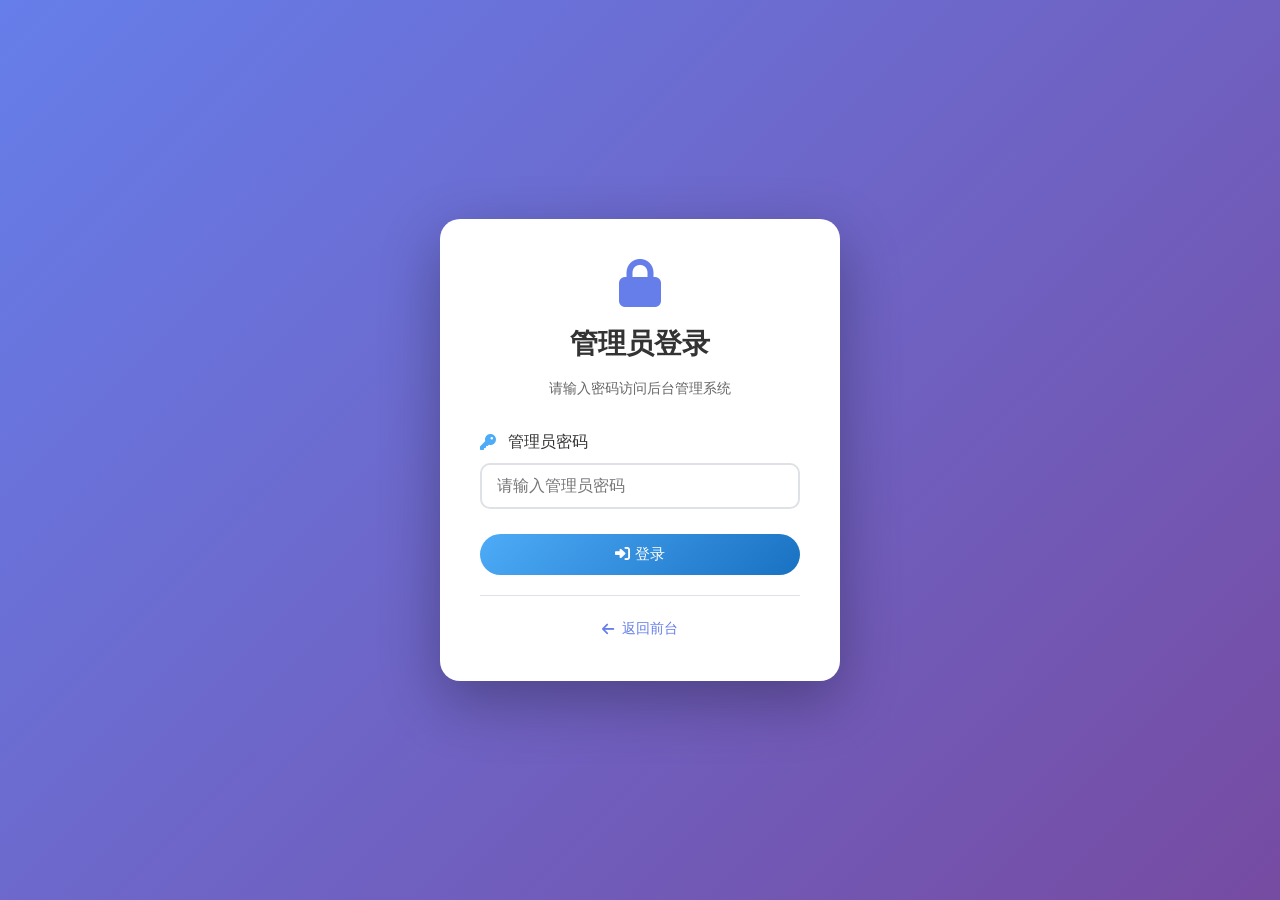
==== admin.html @ 37be4d28 "Add files via upload" ====
<!DOCTYPE html>
<html lang="zh-CN">
<head>
    <meta charset="UTF-8">
    <meta name="viewport" content="width=device-width, initial-scale=1.0">
    <meta name="description" content="真诚交友会员系统后台管理 - 管理员专用">
    
    <!-- 微信分享优化 -->
    <meta property="og:title" content="后台管理 - 真诚交友会员系统">
    <meta property="og:description" content="管理员专用后台，用于管理会员信息和系统设置。">
    <meta property="og:image" content="https://images.unsplash.com/photo-1551288049-bebda4e38f71?w=1200&h=630&fit=crop">
    <meta property="og:url" content="https://your-site.edgeone-pages.com/admin.html">
    <meta property="og:type" content="website">
    <meta property="og:site_name" content="亦可交友平台">
    
    <title>后台管理 - 真诚交友会员系统</title>
    <link rel="stylesheet" href="styles.css">
    <link rel="stylesheet" href="admin.css">
    <link rel="stylesheet" href="admin_login.css">
    <link rel="stylesheet" href="https://cdnjs.cloudflare.com/ajax/libs/font-awesome/6.4.0/css/all.min.css">
</head>
<body>
    <!-- 登录页面 -->
    <div class="login-container" id="loginContainer">
        <div class="login-box">
            <div class="login-header">
                <i class="fas fa-lock"></i>
                <h2>管理员登录</h2>
                <p>请输入密码访问后台管理系统</p>
            </div>
            <div class="login-form">
                <div class="form-group">
                    <label for="adminPassword">
                        <i class="fas fa-key"></i> 管理员密码
                    </label>
                    <input type="password" id="adminPassword" placeholder="请输入管理员密码" class="form-control">
                </div>
                <button class="btn btn-primary btn-block" id="loginBtn">
                    <i class="fas fa-sign-in-alt"></i> 登录
                </button>
                <div class="login-footer">
                    <a href="index.html" class="back-link">
                        <i class="fas fa-arrow-left"></i> 返回前台
                    </a>
                </div>
            </div>
        </div>
    </div>

    <!-- 后台管理内容（默认隐藏） -->
    <div class="admin-container" id="adminContainer" style="display: none;">
        <!-- 后台管理头部 -->
        <header class="admin-header">
            <div class="admin-logo">
                <i class="fas fa-cogs"></i>
                <h1>后台管理系统</h1>
                <span class="admin-subtitle">真诚交友会员管理</span>
            </div>
            <div class="admin-nav">
                <a href="index.html" class="nav-link">
                    <i class="fas fa-home"></i> 返回首页
                </a>
                <button class="nav-link" id="addMemberBtn">
                    <i class="fas fa-user-plus"></i> 添加会员
                </button>
            </div>
        </header>

        <!-- 管理内容 -->
        <main class="admin-main">
            <div class="admin-sidebar">
                <div class="sidebar-menu">
                    <button class="menu-item active" data-section="members">
                        <i class="fas fa-users"></i> 会员管理
                    </button>
                    <button class="menu-item" data-section="statistics">
                        <i class="fas fa-chart-bar"></i> 数据统计
                    </button>
                    <button class="menu-item" data-section="settings">
                        <i class="fas fa-cog"></i> 系统设置
                    </button>
                </div>
                
                <div class="stats-summary">
                    <div class="stat-item">
                        <div class="stat-value" id="totalMembers">0</div>
                        <div class="stat-label">总会员数</div>
                    </div>
                    <div class="stat-item">
                        <div class="stat-value" id="maleMembers">0</div>
                        <div class="stat-label">男生</div>
                    </div>
                    <div class="stat-item">
                        <div class="stat-value" id="femaleMembers">0</div>
                        <div class="stat-label">女生</div>
                    </div>
                </div>
            </div>

            <div class="admin-content">
                <!-- 会员管理部分 -->
                <section class="content-section active" id="membersSection">
                    <div class="section-header">
                        <h2><i class="fas fa-users"></i> 会员列表</h2>
                        <div class="section-actions">
                            <div class="search-box">
                                <input type="text" id="searchInput" placeholder="搜索会员姓名...">
                                <i class="fas fa-search"></i>
                            </div>
                            <button class="btn btn-primary" id="filterBtn">
                                <i class="fas fa-filter"></i> 筛选
                            </button>
                        </div>
                    </div>
                    
                    <div class="members-table-container">
                        <table class="members-table" id="membersTable">
                            <thead>
                                <tr>
                                    <th>ID</th>
                                    <th>姓名</th>
                                    <th>性别</th>
                                    <th>年龄</th>
                                    <th>职业</th>
                                    <th>现居地</th>
                                    <th>收入</th>
                                    <th>操作</th>
                                </tr>
                            </thead>
                            <tbody id="membersTableBody">
                                <!-- 会员数据将通过JavaScript动态加载 -->
                                <tr>
                                    <td colspan="8" class="loading-cell">
                                        <i class="fas fa-spinner fa-spin"></i> 正在加载会员数据...
                                    </td>
                                </tr>
                            </tbody>
                        </table>
                    </div>
                </section>

                <!-- 数据统计部分 -->
                <section class="content-section" id="statisticsSection">
                    <div class="section-header">
                        <h2><i class="fas fa-chart-bar"></i> 数据统计</h2>
                    </div>
                    
                    <div class="stats-grid">
                        <div class="stat-card">
                            <div class="stat-icon male">
                                <i class="fas fa-mars"></i>
                            </div>
                            <div class="stat-content">
                                <h3>男女比例</h3>
                                <div class="gender-chart" id="genderChart">
                                    <!-- 性别比例图表将通过JavaScript动态生成 -->
                                </div>
                            </div>
                        </div>
                        
                        <div class="stat-card">
                            <div class="stat-icon age">
                                <i class="fas fa-birthday-cake"></i>
                            </div>
                            <div class="stat-content">
                                <h3>年龄分布</h3>
                                <div class="age-distribution" id="ageDistribution">
                                    <!-- 年龄分布将通过JavaScript动态生成 -->
                                </div>
                            </div>
                        </div>
                        
                        <div class="stat-card">
                            <div class="stat-icon income">
                                <i class="fas fa-money-bill-wave"></i>
                            </div>
                            <div class="stat-content">
                                <h3>收入分布</h3>
                                <div class="income-stats" id="incomeStats">
                                    <!-- 收入统计将通过JavaScript动态生成 -->
                                </div>
                            </div>
                        </div>
                        
                        <div class="stat-card">
                            <div class="stat-icon location">
                                <i class="fas fa-map-marker-alt"></i>
                            </div>
                            <div class="stat-content">
                                <h3>地区分布</h3>
                                <div class="location-stats" id="locationStats">
                                    <!-- 地区统计将通过JavaScript动态生成 -->
                                </div>
                            </div>
                        </div>
                    </div>
                </section>

                <!-- 系统设置部分 -->
                <section class="content-section" id="settingsSection">
                    <div class="section-header">
                        <h2><i class="fas fa-cog"></i> 系统设置</h2>
                    </div>
                    
                    <div class="settings-form">
                        <div class="form-group">
                            <label for="siteTitle">
                                <i class="fas fa-heading"></i> 网站标题
                            </label>
                            <input type="text" id="siteTitle" value="真诚交友会员展示系统" class="form-control">
                        </div>
                        
                        <div class="form-group">
                            <label for="welcomeMessage">
                                <i class="fas fa-comment-dots"></i> 欢迎信息
                            </label>
                            <textarea id="welcomeMessage" class="form-control" rows="3">
本资料仅用于真诚交友，不涉及隐私与敏感内容。
遇到喜欢的人会帮忙牵线搭桥，脱单记得来报喜～
⚠️ 未见面前，切勿发生任何金钱往来！
                            </textarea>
                        </div>
                        
                        <div class="form-group">
                            <label for="contactInfo">
                                <i class="fas fa-phone-alt"></i> 联系方式
                            </label>
                            <input type="text" id="contactInfo" placeholder="请输入您的联系方式" class="form-control">
                        </div>
                        
                        <div class="form-group">
                            <label for="uploadLimit">
                                <i class="fas fa-upload"></i> 图片上传限制
                            </label>
                            <div class="input-with-unit">
                                <input type="number" id="uploadLimit" value="5" min="1" max="20" class="form-control">
                                <span class="unit">MB</span>
                            </div>
                        </div>
                        
                        <div class="form-actions">
                            <button class="btn btn-primary" id="saveSettings">
                                <i class="fas fa-save"></i> 保存设置
                            </button>
                            <button class="btn btn-secondary" id="resetSettings">
                                <i class="fas fa-redo"></i> 恢复默认
                            </button>
                        </div>
                    </div>
                </section>
            </div>
        </main>
    </div>

    <!-- 添加/编辑会员模态框 -->
    <div class="modal-overlay" id="editMemberModal">
        <div class="modal-content edit-modal">
            <button class="modal-close" id="closeEditModal">
                <i class="fas fa-times"></i>
            </button>
            <div class="modal-header">
                <h3><i class="fas fa-user-edit"></i> <span id="modalTitle">添加新会员</span></h3>
            </div>
            <div class="modal-body">
                <form id="memberForm">
                    <div class="form-row">
                        <div class="form-group half">
                            <label for="memberName">
                                <i class="fas fa-user"></i> 姓名 *
                            </label>
                            <input type="text" id="memberName" required class="form-control">
                        </div>
                        <div class="form-group half">
                            <label for="memberGender">
                                <i class="fas fa-venus-mars"></i> 性别 *
                            </label>
                            <select id="memberGender" required class="form-control">
                                <option value="male">男生</option>
                                <option value="female">女生</option>
                            </select>
                        </div>
                    </div>
                    
                    <div class="form-row">
                        <div class="form-group half">
                            <label for="memberAge">
                                <i class="fas fa-birthday-cake"></i> 年龄 *
                            </label>
                            <input type="number" id="memberAge" min="18" max="60" required class="form-control">
                        </div>
                        <div class="form-group half">
                            <label for="memberEthnicity">
                                <i class="fas fa-users"></i> 民族 *
                            </label>
                            <input type="text" id="memberEthnicity" value="汉族" required class="form-control">
                        </div>
                    </div>
                    
                    <div class="form-row">
                        <div class="form-group half">
                            <label for="memberBirthDate">
                                <i class="fas fa-calendar"></i> 出生年月 *
                            </label>
                            <input type="date" id="memberBirthDate" required class="form-control">
                        </div>
                        <div class="form-group half">
                            <label for="memberConstellation">
                                <i class="fas fa-star"></i> 星座 *
                            </label>
                            <select id="memberConstellation" required class="form-control">
                                <option value="白羊座">白羊座</option>
                                <option value="金牛座">金牛座</option>
                                <option value="双子座">双子座</option>
                                <option value="巨蟹座">巨蟹座</option>
                                <option value="狮子座">狮子座</option>
                                <option value="处女座">处女座</option>
                                <option value="天秤座">天秤座</option>
                                <option value="天蝎座">天蝎座</option>
                                <option value="射手座">射手座</option>
                                <option value="摩羯座">摩羯座</option>
                                <option value="水瓶座">水瓶座</option>
                                <option value="双鱼座">双鱼座</option>
                            </select>
                        </div>
                    </div>
                    
                    <div class="form-row">
                        <div class="form-group half">
                            <label for="memberHeight">
                                <i class="fas fa-ruler-vertical"></i> 身高 (cm) *
                            </label>
                            <input type="number" id="memberHeight" min="140" max="210" required class="form-control">
                        </div>
                        <div class="form-group half">
                            <label for="memberWeight">
                                <i class="fas fa-weight"></i> 体重 (kg) *
                            </label>
                            <input type="number" id="memberWeight" min="35" max="150" step="0.1" required class="form-control">
                        </div>
                    </div>
                    
                    <div class="form-row">
                        <div class="form-group half">
                            <label for="memberHometown">
                                <i class="fas fa-home"></i> 籍贯 *
                            </label>
                            <input type="text" id="memberHometown" required class="form-control">
                        </div>
                        <div class="form-group half">
                            <label for="memberCurrentResidence">
                                <i class="fas fa-map-marker-alt"></i> 现居地 *
                            </label>
                            <input type="text" id="memberCurrentResidence" required class="form-control">
                        </div>
                    </div>
                    
                    <div class="form-row">
                        <div class="form-group half">
                            <label for="memberEducation">
                                <i class="fas fa-graduation-cap"></i> 学历 *
                            </label>
                            <select id="memberEducation" required class="form-control">
                                <option value="高中">高中</option>
                                <option value="大专">大专</option>
                                <option value="本科">本科</option>
                                <option value="硕士">硕士</option>
                                <option value="博士">博士</option>
                            </select>
                        </div>
                        <div class="form-group half">
                            <label for="memberOccupation">
                                <i class="fas fa-briefcase"></i> 职业 *
                            </label>
                            <input type="text" id="memberOccupation" required class="form-control">
                        </div>
                    </div>
                    
                    <div class="form-row">
                        <div class="form-group half">
                            <label for="memberMonthlyIncome">
                                <i class="fas fa-money-bill-wave"></i> 月收入 (元) *
                            </label>
                            <input type="number" id="memberMonthlyIncome" min="0" required class="form-control">
                        </div>
                        <div class="form-group half">
                            <label for="memberAcceptLongDistance">
                                <i class="fas fa-plane"></i> 接受异地恋 *
                            </label>
                            <select id="memberAcceptLongDistance" required class="form-control">
                                <option value="接受">接受</option>
                                <option value="不接受">不接受</option>
                                <option value="视情况而定">视情况而定</option>
                            </select>
                        </div>
                    </div>
                    
                    <div class="form-group">
                        <label for="memberSelfIntroduction">
                            <i class="fas fa-comment-dots"></i> 自我介绍 *
                        </label>
                        <textarea id="memberSelfIntroduction" required class="form-control" rows="3" placeholder="请简要介绍自己..."></textarea>
                    </div>
                    
                    <div class="form-group">
                        <label for="memberPreferredType">
                            <i class="fas fa-heart"></i> 喜欢类型 *
                        </label>
                        <textarea id="memberPreferredType" required class="form-control" rows="2" placeholder="请描述你喜欢的类型..."></textarea>
                    </div>
                    
                    <div class="form-group">
                        <label for="memberAvatar">
                            <i class="fas fa-image"></i> 头像链接 *
                        </label>
                        <input type="url" id="memberAvatar" required class="form-control" placeholder="https://example.com/avatar.jpg">
                        <small class="form-text">请提供一个可公开访问的图片链接</small>
                    </div>
                    
                    <div class="form-actions">
                        <button type="button" class="btn btn-secondary" id="cancelEdit">
                            取消
                        </button>
                        <button type="submit" class="btn btn-primary" id="saveMember">
                            <i class="fas fa-save"></i> 保存会员
                        </button>
                    </div>
                </form>
            </div>
        </div>
    </div>

    <!-- 登录成功动画 -->
    <div class="login-success" id="loginSuccess">
        <div class="success-box">
            <i class="fas fa-check-circle"></i>
            <h3>登录成功！</h3>
            <p>正在进入后台管理系统...</p>
        </div>
    </div>

    <script src="data.js"></script>
    <script src="admin.js"></script>
    <script src="admin_login.js"></script>
</body>
</html>
---- styles.css ----
/* 基础样式重置 */
* {
    margin: 0;
    padding: 0;
    box-sizing: border-box;
}

body {
    font-family: 'Noto Sans SC', sans-serif;
    background: linear-gradient(135deg, #f5f7fa 0%, #c3cfe2 100%);
    color: #333;
    line-height: 1.6;
    min-height: 100vh;
}

.container {
    max-width: 1200px;
    margin: 0 auto;
    padding: 0 20px;
}

/* 头部样式 */
.header {
    background: linear-gradient(135deg, #ff6b6b 0%, #ee5a52 100%);
    color: white;
    padding: 20px 0;
    border-radius: 0 0 20px 20px;
    box-shadow: 0 4px 20px rgba(0, 0, 0, 0.1);
    margin-bottom: 30px;
    display: flex;
    justify-content: space-between;
    align-items: center;
    flex-wrap: wrap;
}

.logo {
    display: flex;
    align-items: center;
    gap: 15px;
}

.logo i {
    font-size: 2.5rem;
    color: #ffd700;
}

.logo h1 {
    font-size: 1.8rem;
    font-weight: 700;
    margin: 0;
}

.subtitle {
    font-size: 0.9rem;
    opacity: 0.9;
    background: rgba(255, 255, 255, 0.2);
    padding: 4px 10px;
    border-radius: 20px;
}

.nav-tabs {
    display: flex;
    gap: 10px;
    margin: 15px 0;
}

.tab-btn {
    background: rgba(255, 255, 255, 0.2);
    border: none;
    color: white;
    padding: 10px 20px;
    border-radius: 30px;
    cursor: pointer;
    font-size: 1rem;
    font-weight: 500;
    transition: all 0.3s ease;
    display: flex;
    align-items: center;
    gap: 8px;
}

.tab-btn:hover {
    background: rgba(255, 255, 255, 0.3);
    transform: translateY(-2px);
}

.tab-btn.active {
    background: white;
    color: #ff6b6b;
    box-shadow: 0 4px 15px rgba(0, 0, 0, 0.2);
}

.header-actions {
    display: flex;
    gap: 10px;
}

.admin-btn {
    background: white;
    color: #ff6b6b;
    padding: 10px 20px;
    border-radius: 30px;
    text-decoration: none;
    font-weight: 500;
    display: flex;
    align-items: center;
    gap: 8px;
    transition: all 0.3s ease;
}

.admin-btn:hover {
    background: #f8f9fa;
    transform: translateY(-2px);
    box-shadow: 0 4px 15px rgba(0, 0, 0, 0.1);
}

/* 温馨提示横幅 */
.banner {
    background: linear-gradient(135deg, #4facfe 0%, #00f2fe 100%);
    color: white;
    padding: 20px;
    border-radius: 15px;
    margin-bottom: 30px;
    box-shadow: 0 4px 15px rgba(0, 0, 0, 0.1);
}

.banner-content {
    display: flex;
    align-items: flex-start;
    gap: 15px;
}

.banner-content i {
    font-size: 1.5rem;
    margin-top: 3px;
}

.banner-text p {
    margin-bottom: 8px;
}

.warning {
    background: rgba(255, 255, 255, 0.2);
    padding: 10px 15px;
    border-radius: 10px;
    border-left: 4px solid #ffd700;
}

/* 会员卡片网格 */
.main-content {
    padding-bottom: 50px;
}

.cards-grid {
    display: grid;
    grid-template-columns: repeat(auto-fill, minmax(300px, 1fr));
    gap: 25px;
    margin-top: 20px;
}

/* 会员卡片样式 */
.member-card {
    background: white;
    border-radius: 20px;
    overflow: hidden;
    box-shadow: 0 8px 30px rgba(0, 0, 0, 0.1);
    transition: all 0.3s ease;
    cursor: pointer;
    position: relative;
}

.member-card:hover {
    transform: translateY(-10px);
    box-shadow: 0 15px 40px rgba(0, 0, 0, 0.15);
}

.member-card.male {
    border-top: 5px solid #4facfe;
}

.member-card.female {
    border-top: 5px solid #ff6b9d;
}

.card-image {
    width: 100%;
    height: 250px;
    overflow: hidden;
}

.card-image img {
    width: 100%;
    height: 100%;
    object-fit: cover;
    transition: transform 0.5s ease;
}

.member-card:hover .card-image img {
    transform: scale(1.05);
}

.card-content {
    padding: 20px;
}

.card-header {
    display: flex;
    justify-content: space-between;
    align-items: center;
    margin-bottom: 15px;
}

.member-name {
    font-size: 1.4rem;
    font-weight: 700;
    color: #333;
}

.member-gender {
    font-size: 0.9rem;
    padding: 4px 12px;
    border-radius: 20px;
    font-weight: 500;
}

.male-badge {
    background: #e3f2fd;
    color: #1976d2;
}

.female-badge {
    background: #fce4ec;
    color: #c2185b;
}

.card-info {
    display: grid;
    grid-template-columns: 1fr 1fr;
    gap: 10px;
    margin-bottom: 15px;
}

.info-item {
    display: flex;
    align-items: center;
    gap: 8px;
    font-size: 0.9rem;
    color: #666;
}

.info-item i {
    color: #ff6b6b;
    width: 20px;
}

.card-footer {
    display: flex;
    justify-content: space-between;
    align-items: center;
    padding-top: 15px;
    border-top: 1px solid #eee;
}

.age-badge {
    background: #ff6b6b;
    color: white;
    padding: 4px 12px;
    border-radius: 20px;
    font-size: 0.9rem;
    font-weight: 500;
}

.view-details {
    color: #4facfe;
    font-weight: 500;
    display: flex;
    align-items: center;
    gap: 5px;
    text-decoration: none;
    transition: color 0.3s ease;
}

.view-details:hover {
    color: #1976d2;
}

/* 加载状态 */
.loading {
    grid-column: 1 / -1;
    text-align: center;
    padding: 50px;
    color: #666;
}

.loading i {
    font-size: 2rem;
    margin-bottom: 15px;
    color: #4facfe;
}

/* 页脚样式 */
.footer {
    background: #333;
    color: white;
    padding: 30px 0;
    text-align: center;
    border-radius: 20px 20px 0 0;
    margin-top: 50px;
}

.footer p {
    margin-bottom: 10px;
    opacity: 0.8;
}

.footer-links {
    display: flex;
    justify-content: center;
    gap: 30px;
    margin-top: 20px;
}

.footer-links a {
    color: white;
    text-decoration: none;
    opacity: 0.8;
    transition: opacity 0.3s ease;
    display: flex;
    align-items: center;
    gap: 8px;
}

.footer-links a:hover {
    opacity: 1;
}

/* 模态框样式 */
.modal-overlay {
    position: fixed;
    top: 0;
    left: 0;
    right: 0;
    bottom: 0;
    background: rgba(0, 0, 0, 0.8);
    display: none;
    justify-content: center;
    align-items: center;
    z-index: 1000;
    padding: 20px;
    animation: fadeIn 0.3s ease;
}

@keyframes fadeIn {
    from { opacity: 0; }
    to { opacity: 1; }
}

.modal-content {
    background: white;
    border-radius: 25px;
    max-width: 800px;
    width: 100%;
    max-height: 90vh;
    overflow-y: auto;
    position: relative;
    animation: slideUp 0.3s ease;
}

@keyframes slideUp {
    from { transform: translateY(50px); opacity: 0; }
    to { transform: translateY(0); opacity: 1; }
}

.modal-close {
    position: absolute;
    top: 20px;
    right: 20px;
    background: #ff6b6b;
    color: white;
    border: none;
    width: 40px;
    height: 40px;
    border-radius: 50%;
    cursor: pointer;
    font-size: 1.2rem;
    z-index: 1001;
    display: flex;
    align-items: center;
    justify-content: center;
    transition: all 0.3s ease;
}

.modal-close:hover {
    background: #ff5252;
    transform: rotate(90deg);
}

.modal-body {
    padding: 40px;
}

/* 会员详情样式 */
.member-detail {
    display: grid;
    grid-template-columns: 300px 1fr;
    gap: 40px;
}

.detail-image {
    width: 100%;
    border-radius: 20px;
    overflow: hidden;
    box-shadow: 0 10px 30px rgba(0, 0, 0, 0.2);
}

.detail-image img {
    width: 100%;
    height: auto;
    display: block;
}

.detail-content {
    display: flex;
    flex-direction: column;
    gap: 25px;
}

.detail-header {
    display: flex;
    justify-content: space-between;
    align-items: center;
    margin-bottom: 10px;
}

.detail-name {
    font-size: 2rem;
    font-weight: 700;
    color: #333;
}

.detail-gender {
    font-size: 1.1rem;
    padding: 8px 20px;
    border-radius: 25px;
    font-weight: 500;
}

.info-grid {
    display: grid;
    grid-template-columns: repeat(2, 1fr);
    gap: 20px;
    margin: 20px 0;
}

.info-row {
    display: flex;
    align-items: center;
    gap: 12px;
    padding: 12px 0;
    border-bottom: 1px solid #eee;
}

.info-label {
    font-weight: 600;
    color: #555;
    min-width: 120px;
    display: flex;
    align-items: center;
    gap: 8px;
}

.info-label i {
    color: #4facfe;
    width: 20px;
}

.info-value {
    color: #333;
    flex: 1;
}

.special-info {
    background: #f8f9fa;
    padding: 25px;
    border-radius: 15px;
    margin: 20px 0;
}

.special-info h3 {
    color: #ff6b6b;
    margin-bottom: 15px;
    display: flex;
    align-items: center;
    gap: 10px;
}

.special-info p {
    line-height: 1.8;
    color: #555;
}

/* 响应式设计 */
@media (max-width: 768px) {
    .header {
        flex-direction: column;
        text-align: center;
        gap: 15px;
    }
    
    .nav-tabs {
        justify-content: center;
    }
    
    .cards-grid {
        grid-template-columns: repeat(auto-fill, minmax(280px, 1fr));
    }
    
    .member-detail {
        grid-template-columns: 1fr;
        gap: 30px;
    }
    
    .info-grid {
        grid-template-columns: 1fr;
    }
    
    .footer-links {
        flex-direction: column;
        gap: 15px;
    }
}

@media (max-width: 480px) {
    .cards-grid {
        grid-template-columns: 1fr;
    }
    
    .tab-btn {
        padding: 8px 15px;
        font-size: 0.9rem;
    }
    
    .modal-body {
        padding: 20px;
    }
}

/* 空状态 */
.empty-state {
    grid-column: 1 / -1;
    text-align: center;
    padding: 60px 20px;
    color: #666;
}

.empty-state i {
    font-size: 3rem;
    color: #ccc;
    margin-bottom: 20px;
}

.empty-state h3 {
    font-size: 1.5rem;
    margin-bottom: 10px;
    color: #555;
}

.empty-state p {
    font-size: 1rem;
    opacity: 0.8;
}
---- admin.css ----
/* 后台管理样式 */

.admin-container {
    min-height: 100vh;
    background: linear-gradient(135deg, #f8f9fa 0%, #e9ecef 100%);
}

/* 后台头部 */
.admin-header {
    background: linear-gradient(135deg, #343a40 0%, #495057 100%);
    color: white;
    padding: 20px 40px;
    display: flex;
    justify-content: space-between;
    align-items: center;
    box-shadow: 0 4px 20px rgba(0, 0, 0, 0.1);
}

.admin-logo {
    display: flex;
    align-items: center;
    gap: 15px;
}

.admin-logo i {
    font-size: 2rem;
    color: #4dabf7;
}

.admin-logo h1 {
    font-size: 1.8rem;
    font-weight: 700;
    margin: 0;
}

.admin-subtitle {
    font-size: 0.9rem;
    opacity: 0.8;
    background: rgba(255, 255, 255, 0.1);
    padding: 4px 12px;
    border-radius: 15px;
}

.admin-nav {
    display: flex;
    gap: 15px;
}

.nav-link {
    background: rgba(255, 255, 255, 0.1);
    color: white;
    border: none;
    padding: 10px 20px;
    border-radius: 25px;
    cursor: pointer;
    font-size: 1rem;
    font-weight: 500;
    text-decoration: none;
    display: flex;
    align-items: center;
    gap: 8px;
    transition: all 0.3s ease;
}

.nav-link:hover {
    background: rgba(255, 255, 255, 0.2);
    transform: translateY(-2px);
}

/* 主内容区域 */
.admin-main {
    display: flex;
    min-height: calc(100vh - 80px);
    padding: 20px;
    gap: 20px;
}

/* 侧边栏 */
.admin-sidebar {
    width: 250px;
    background: white;
    border-radius: 15px;
    padding: 25px;
    box-shadow: 0 4px 15px rgba(0, 0, 0, 0.1);
    display: flex;
    flex-direction: column;
    gap: 30px;
}

.sidebar-menu {
    display: flex;
    flex-direction: column;
    gap: 10px;
}

.menu-item {
    background: transparent;
    border: none;
    color: #495057;
    padding: 15px 20px;
    border-radius: 12px;
    cursor: pointer;
    font-size: 1rem;
    font-weight: 500;
    text-align: left;
    display: flex;
    align-items: center;
    gap: 12px;
    transition: all 0.3s ease;
}

.menu-item:hover {
    background: #f8f9fa;
    color: #1971c2;
}

.menu-item.active {
    background: #e7f5ff;
    color: #1971c2;
    box-shadow: 0 2px 8px rgba(25, 113, 194, 0.2);
}

.menu-item i {
    font-size: 1.2rem;
    width: 24px;
}

.stats-summary {
    background: #f8f9fa;
    border-radius: 12px;
    padding: 20px;
    display: flex;
    flex-direction: column;
    gap: 15px;
}

.stat-item {
    text-align: center;
    padding: 15px;
    background: white;
    border-radius: 10px;
    box-shadow: 0 2px 5px rgba(0, 0, 0, 0.05);
}

.stat-value {
    font-size: 2rem;
    font-weight: 700;
    color: #1971c2;
    margin-bottom: 5px;
}

.stat-label {
    font-size: 0.9rem;
    color: #6c757d;
}

/* 内容区域 */
.admin-content {
    flex: 1;
    background: white;
    border-radius: 15px;
    padding: 30px;
    box-shadow: 0 4px 15px rgba(0, 0, 0, 0.1);
    overflow-y: auto;
}

.content-section {
    display: none;
}

.content-section.active {
    display: block;
}

/* 部分头部 */
.section-header {
    display: flex;
    justify-content: space-between;
    align-items: center;
    margin-bottom: 30px;
    padding-bottom: 15px;
    border-bottom: 2px solid #e9ecef;
}

.section-header h2 {
    font-size: 1.5rem;
    font-weight: 700;
    color: #343a40;
    display: flex;
    align-items: center;
    gap: 10px;
}

.section-actions {
    display: flex;
    gap: 15px;
    align-items: center;
}

.search-box {
    position: relative;
    width: 300px;
}

.search-box input {
    width: 100%;
    padding: 10px 15px 10px 40px;
    border: 2px solid #e9ecef;
    border-radius: 25px;
    font-size: 0.95rem;
    transition: all 0.3s ease;
}

.search-box input:focus {
    outline: none;
    border-color: #4dabf7;
    box-shadow: 0 0 0 3px rgba(77, 171, 247, 0.2);
}

.search-box i {
    position: absolute;
    left: 15px;
    top: 50%;
    transform: translateY(-50%);
    color: #6c757d;
}

/* 按钮样式 */
.btn {
    padding: 10px 20px;
    border: none;
    border-radius: 25px;
    font-size: 0.95rem;
    font-weight: 500;
    cursor: pointer;
    display: inline-flex;
    align-items: center;
    gap: 8px;
    transition: all 0.3s ease;
}

.btn-primary {
    background: linear-gradient(135deg, #4dabf7 0%, #1971c2 100%);
    color: white;
}

.btn-primary:hover {
    background: linear-gradient(135deg, #339af0 0%, #1864ab 100%);
    transform: translateY(-2px);
    box-shadow: 0 4px 12px rgba(25, 113, 194, 0.3);
}

.btn-secondary {
    background: #e9ecef;
    color: #495057;
}

.btn-secondary:hover {
    background: #dee2e6;
    transform: translateY(-2px);
}

.btn-danger {
    background: #fa5252;
    color: white;
}

.btn-danger:hover {
    background: #e03131;
    transform: translateY(-2px);
    box-shadow: 0 4px 12px rgba(250, 82, 82, 0.3);
}

/* 会员表格 */
.members-table-container {
    overflow-x: auto;
    border-radius: 10px;
    border: 1px solid #e9ecef;
}

.members-table {
    width: 100%;
    border-collapse: collapse;
    min-width: 800px;
}

.members-table thead {
    background: linear-gradient(135deg, #f8f9fa 0%, #e9ecef 100%);
}

.members-table th {
    padding: 15px;
    text-align: left;
    font-weight: 600;
    color: #495057;
    border-bottom: 2px solid #dee2e6;
}

.members-table td {
    padding: 15px;
    border-bottom: 1px solid #e9ecef;
    vertical-align: middle;
}

.members-table tbody tr {
    transition: background-color 0.2s ease;
}

.members-table tbody tr:hover {
    background-color: #f8f9fa;
}

.loading-cell {
    text-align: center;
    padding: 40px !important;
    color: #6c757d;
}

.loading-cell i {
    margin-right: 10px;
}

/* 性别标签 */
.gender-badge {
    padding: 5px 12px;
    border-radius: 20px;
    font-size: 0.85rem;
    font-weight: 500;
    display: inline-flex;
    align-items: center;
    gap: 5px;
}

.gender-male {
    background: #e3f2fd;
    color: #1976d2;
}

.gender-female {
    background: #fce4ec;
    color: #c2185b;
}

/* 操作按钮 */
.action-buttons {
    display: flex;
    gap: 8px;
}

.action-btn {
    width: 36px;
    height: 36px;
    border: none;
    border-radius: 50%;
    cursor: pointer;
    display: flex;
    align-items: center;
    justify-content: center;
    transition: all 0.3s ease;
}

.action-btn.edit {
    background: #e7f5ff;
    color: #1971c2;
}

.action-btn.edit:hover {
    background: #d0ebff;
    transform: scale(1.1);
}

.action-btn.delete {
    background: #ffe3e3;
    color: #fa5252;
}

.action-btn.delete:hover {
    background: #ffc9c9;
    transform: scale(1.1);
}

/* 统计卡片 */
.stats-grid {
    display: grid;
    grid-template-columns: repeat(auto-fit, minmax(300px, 1fr));
    gap: 25px;
    margin-top: 20px;
}

.stat-card {
    background: white;
    border-radius: 15px;
    padding: 25px;
    box-shadow: 0 4px 15px rgba(0, 0, 0, 0.08);
    display: flex;
    align-items: center;
    gap: 20px;
    transition: transform 0.3s ease;
}

.stat-card:hover {
    transform: translateY(-5px);
}

.stat-icon {
    width: 70px;
    height: 70px;
    border-radius: 50%;
    display: flex;
    align-items: center;
    justify-content: center;
    font-size: 1.8rem;
}

.stat-icon.male {
    background: linear-gradient(135deg, #e3f2fd 0%, #bbdefb 100%);
    color: #1976d2;
}

.stat-icon.age {
    background: linear-gradient(135deg, #fff3e0 0%, #ffe0b2 100%);
    color: #f57c00;
}

.stat-icon.income {
    background: linear-gradient(135deg, #e8f5e9 0%, #c8e6c9 100%);
    color: #388e3c;
}

.stat-icon.location {
    background: linear-gradient(135deg, #f3e5f5 0%, #e1bee7 100%);
    color: #7b1fa2;
}

.stat-content {
    flex: 1;
}

.stat-content h3 {
    font-size: 1.2rem;
    font-weight: 600;
    color: #343a40;
    margin-bottom: 15px;
}

/* 图表容器 */
.gender-chart,
.age-distribution,
.income-stats,
.location-stats {
    min-height: 100px;
    display: flex;
    align-items: center;
    justify-content: center;
    color: #6c757d;
    font-style: italic;
}

/* 设置表单 */
.settings-form {
    max-width: 600px;
    margin-top: 20px;
}

.form-group {
    margin-bottom: 25px;
}

.form-group label {
    display: flex;
    align-items: center;
    gap: 10px;
    font-weight: 600;
    color: #495057;
    margin-bottom: 8px;
}

.form-group label i {
    color: #4dabf7;
    width: 20px;
}

.form-control {
    width: 100%;
    padding: 12px 15px;
    border: 2px solid #e9ecef;
    border-radius: 10px;
    font-size: 1rem;
    transition: all 0.3s ease;
}

.form-control:focus {
    outline: none;
    border-color: #4dabf7;
    box-shadow: 0 0 0 3px rgba(77, 171, 247, 0.2);
}

.form-text {
    display: block;
    margin-top: 5px;
    font-size: 0.85rem;
    color: #6c757d;
}

.input-with-unit {
    position: relative;
}

.input-with-unit .unit {
    position: absolute;
    right: 15px;
    top: 50%;
    transform: translateY(-50%);
    color: #6c757d;
}

.form-row {
    display: flex;
    gap: 20px;
    margin-bottom: 20px;
}

.form-row .form-group {
    flex: 1;
    margin-bottom: 0;
}

.form-actions {
    display: flex;
    gap: 15px;
    margin-top: 30px;
    padding-top: 20px;
    border-top: 1px solid #e9ecef;
}

/* 编辑模态框 */
.edit-modal {
    max-width: 700px;
    max-height: 90vh;
    overflow-y: auto;
}

.modal-header {
    padding: 25px 30px 15px;
    border-bottom: 1px solid #e9ecef;
}

.modal-header h3 {
    font-size: 1.3rem;
    font-weight: 700;
    color: #343a40;
    display: flex;
    align-items: center;
    gap: 10px;
}

/* 响应式设计 */
@media (max-width: 1024px) {
    .admin-main {
        flex-direction: column;
    }
    
    .admin-sidebar {
        width: 100%;
        flex-direction: row;
        justify-content: space-between;
    }
    
    .sidebar-menu {
        flex-direction: row;
        flex-wrap: wrap;
    }
    
    .stats-summary {
        flex-direction: row;
        width: auto;
    }
    
    .stat-item {
        min-width: 100px;
    }
}

@media (max-width: 768px) {
    .admin-header {
        flex-direction: column;
        gap: 15px;
        text-align: center;
        padding: 20px;
    }
    
    .section-header {
        flex-direction: column;
        align-items: flex-start;
        gap: 15px;
    }
    
    .section-actions {
        width: 100%;
    }
    
    .search-box {
        flex: 1;
    }
    
    .form-row {
        flex-direction: column;
        gap: 15px;
    }
    
    .stats-grid {
        grid-template-columns: 1fr;
    }
}

@media (max-width: 480px) {
    .admin-sidebar {
        flex-direction: column;
    }
    
    .stats-summary {
        flex-direction: column;
    }
    
    .action-buttons {
        flex-direction: column;
    }
    
    .action-btn {
        width: 32px;
        height: 32px;
    }
}
---- admin_login.css ----
/* 登录页面样式 */
.login-container {
    display: flex;
    justify-content: center;
    align-items: center;
    min-height: 100vh;
    background: linear-gradient(135deg, #667eea 0%, #764ba2 100%);
    padding: 20px;
}

.login-box {
    background: white;
    border-radius: 20px;
    box-shadow: 0 20px 60px rgba(0, 0, 0, 0.3);
    width: 100%;
    max-width: 400px;
    padding: 40px;
    animation: slideUp 0.5s ease-out;
}

@keyframes slideUp {
    from {
        opacity: 0;
        transform: translateY(30px);
    }
    to {
        opacity: 1;
        transform: translateY(0);
    }
}

.login-header {
    text-align: center;
    margin-bottom: 30px;
}

.login-header i {
    font-size: 48px;
    color: #667eea;
    margin-bottom: 15px;
    display: block;
}

.login-header h2 {
    color: #333;
    margin-bottom: 10px;
    font-size: 28px;
}

.login-header p {
    color: #666;
    font-size: 14px;
}

.login-form .form-group {
    margin-bottom: 25px;
}

.login-form .form-group label {
    display: flex;
    align-items: center;
    gap: 8px;
    margin-bottom: 8px;
    color: #333;
    font-weight: 500;
}

.login-form .form-control {
    width: 100%;
    padding: 12px 15px;
    border: 2px solid #dee2e6;
    border-radius: 10px;
    font-size: 16px;
    transition: all 0.3s ease;
}

.login-form .form-control:focus {
    border-color: #667eea;
    box-shadow: 0 0 0 3px rgba(102, 126, 234, 0.1);
    outline: none;
}

.login-form .form-text {
    display: block;
    margin-top: 5px;
    color: #666;
    font-size: 12px;
}

.btn-block {
    display: block;
    width: 100%;
}

.login-footer {
    margin-top: 20px;
    text-align: center;
    padding-top: 20px;
    border-top: 1px solid #dee2e6;
}

.back-link {
    display: inline-flex;
    align-items: center;
    gap: 8px;
    color: #667eea;
    text-decoration: none;
    font-size: 14px;
    transition: all 0.3s ease;
}

.back-link:hover {
    color: #5a6fd8;
    text-decoration: underline;
}

/* 错误提示 */
.error-message {
    color: #dc3545;
    font-size: 14px;
    margin-top: 8px;
    display: none;
    align-items: center;
    gap: 5px;
}

.error-message.show {
    display: flex;
}

/* 密码输入反馈 */
.password-input.wrong {
    border-color: #dc3545;
    animation: shake 0.5s;
}

@keyframes shake {
    0%, 100% { transform: translateX(0); }
    10%, 30%, 50%, 70%, 90% { transform: translateX(-5px); }
    20%, 40%, 60%, 80% { transform: translateX(5px); }
}

.password-input.correct {
    border-color: #28a745;
}

/* 登录成功动画 */
.login-success {
    position: fixed;
    top: 0;
    left: 0;
    right: 0;
    bottom: 0;
    background: rgba(0, 0, 0, 0.8);
    display: flex;
    justify-content: center;
    align-items: center;
    z-index: 9999;
    opacity: 0;
    pointer-events: none;
    transition: opacity 0.3s;
}

.login-success.show {
    opacity: 1;
    pointer-events: all;
}

.success-box {
    background: white;
    padding: 40px;
    border-radius: 15px;
    text-align: center;
    animation: scaleIn 0.5s ease-out;
}

@keyframes scaleIn {
    from {
        opacity: 0;
        transform: scale(0.8);
    }
    to {
        opacity: 1;
        transform: scale(1);
    }
}

.success-box i {
    font-size: 60px;
    color: #28a745;
    margin-bottom: 20px;
}

.success-box h3 {
    color: #333;
    margin-bottom: 10px;
}

/* 响应式设计 */
@media (max-width: 480px) {
    .login-box {
        padding: 30px 20px;
    }
    
    .login-header h2 {
        font-size: 24px;
    }
    
    .login-header i {
        font-size: 40px;
    }
}
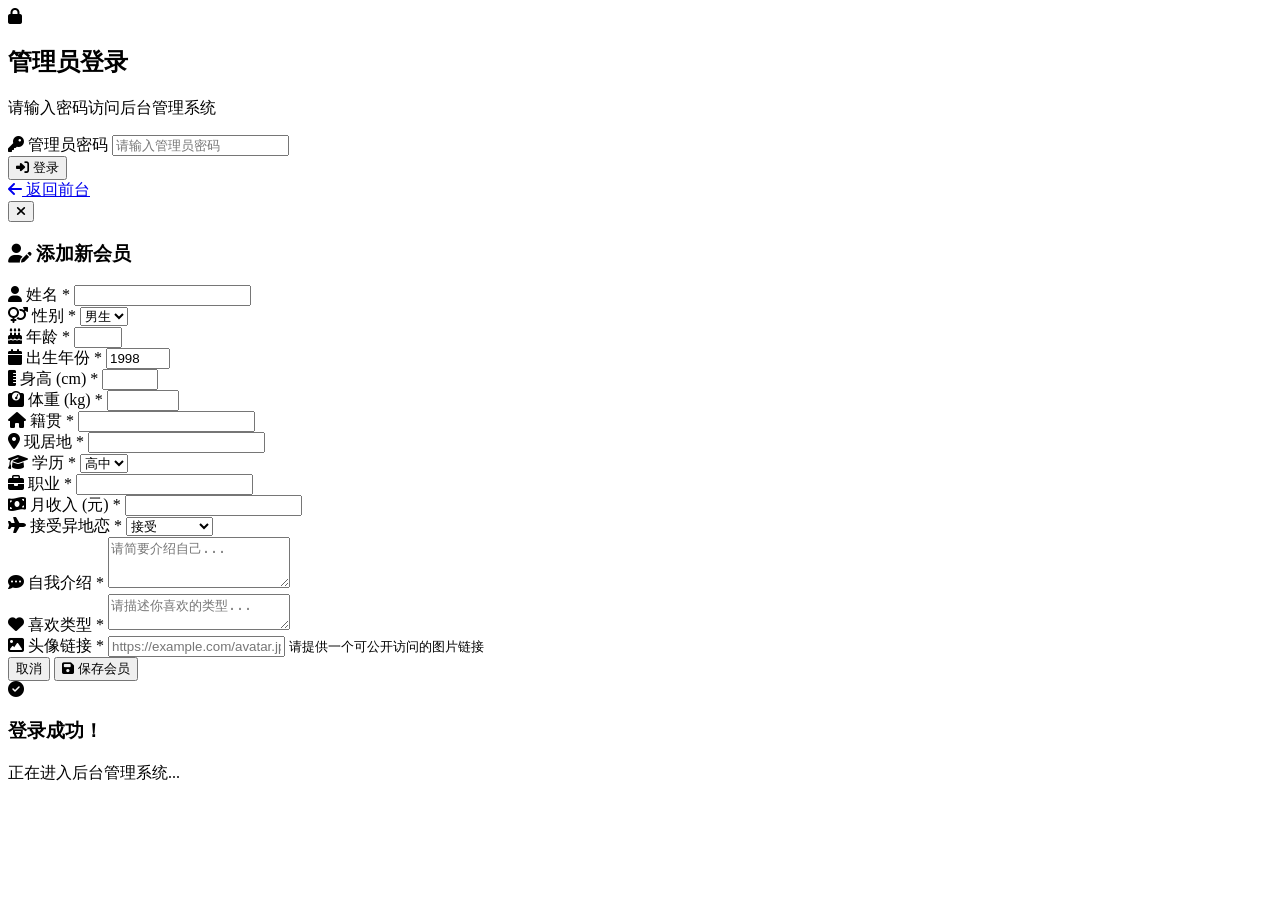
==== commit 39aa74c3: "Add files via upload" ====
--- a/admin.html
+++ b/admin.html
@@ -289,38 +289,10 @@
                             <input type="number" id="memberAge" min="18" max="60" required class="form-control">
                         </div>
                         <div class="form-group half">
-                            <label for="memberEthnicity">
-                                <i class="fas fa-users"></i> 民族 *
-                            </label>
-                            <input type="text" id="memberEthnicity" value="汉族" required class="form-control">
-                        </div>
-                    </div>
-                    
-                    <div class="form-row">
-                        <div class="form-group half">
-                            <label for="memberBirthDate">
-                                <i class="fas fa-calendar"></i> 出生年月 *
-                            </label>
-                            <input type="date" id="memberBirthDate" required class="form-control">
-                        </div>
-                        <div class="form-group half">
-                            <label for="memberConstellation">
-                                <i class="fas fa-star"></i> 星座 *
-                            </label>
-                            <select id="memberConstellation" required class="form-control">
-                                <option value="白羊座">白羊座</option>
-                                <option value="金牛座">金牛座</option>
-                                <option value="双子座">双子座</option>
-                                <option value="巨蟹座">巨蟹座</option>
-                                <option value="狮子座">狮子座</option>
-                                <option value="处女座">处女座</option>
-                                <option value="天秤座">天秤座</option>
-                                <option value="天蝎座">天蝎座</option>
-                                <option value="射手座">射手座</option>
-                                <option value="摩羯座">摩羯座</option>
-                                <option value="水瓶座">水瓶座</option>
-                                <option value="双鱼座">双鱼座</option>
-                            </select>
+                            <label for="memberBirthYear">
+                                <i class="fas fa-calendar"></i> 出生年份 *
+                            </label>
+                            <input type="number" id="memberBirthYear" min="1960" max="2006" value="1998" required class="form-control">
                         </div>
                     </div>
                     
